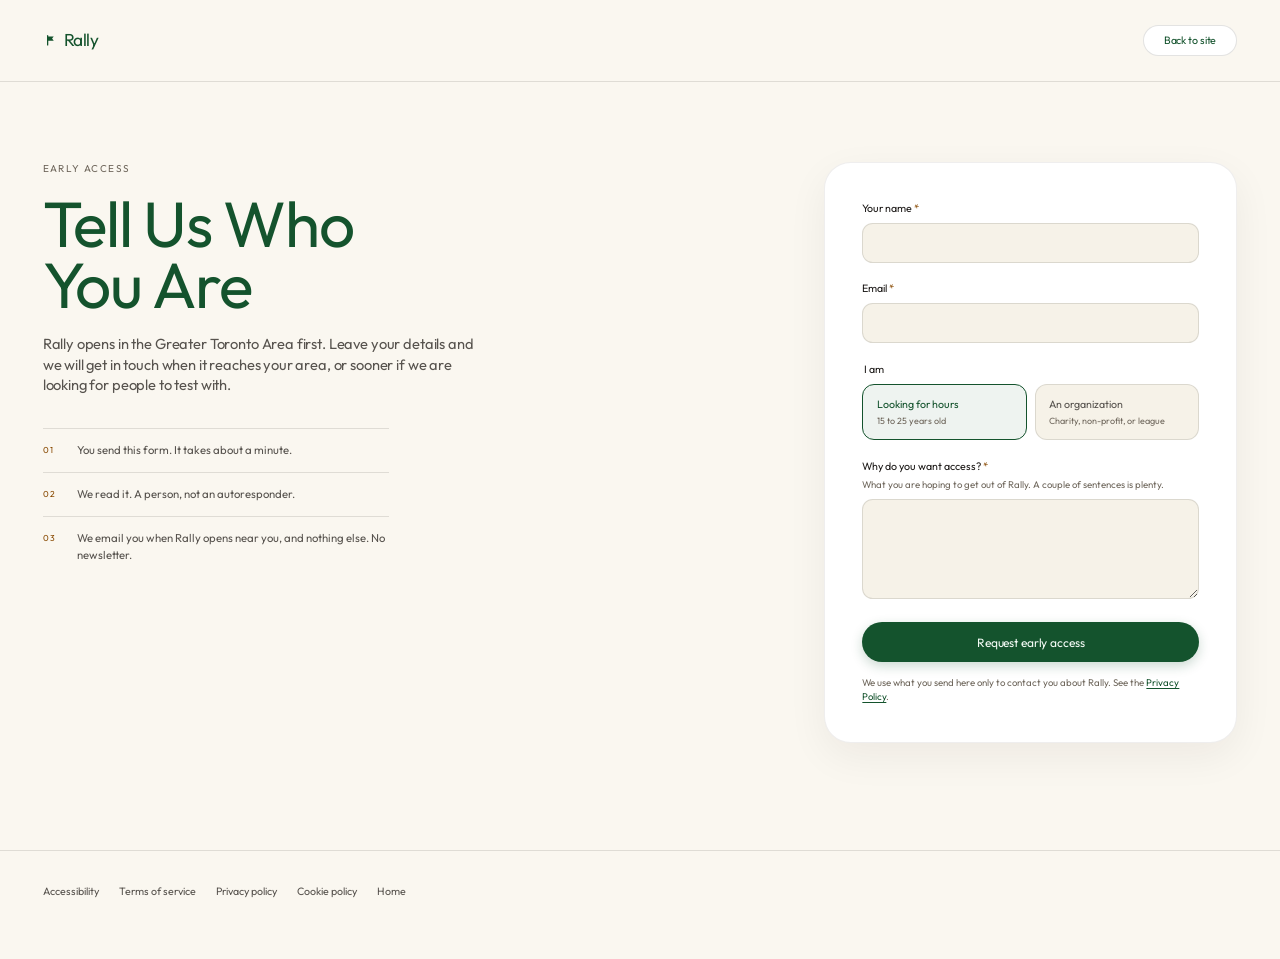
==== early-access.html @ 6517ff7d "Rally landing page Marketing site for Rally, operated by True Meridian AI. Structure and scroll chor" ====
<!DOCTYPE html>
<html lang="en-CA">
<head>
<meta charset="utf-8">
<meta name="viewport" content="width=device-width, initial-scale=1">
<title>Get early access · Rally</title>
<meta name="description" content="Join the Rally early access list. For youth aged 15 to 25 in the Greater Toronto Area, and for the organizations that host them.">
<meta name="theme-color" content="#faf7f0">
<meta name="robots" content="index, follow">
<link rel="preconnect" href="https://fonts.googleapis.com">
<link rel="preconnect" href="https://fonts.gstatic.com" crossorigin>
<link href="https://fonts.googleapis.com/css2?family=Outfit:wght@300;400;500&display=swap" rel="stylesheet">
<link rel="stylesheet" href="assets/css/styles.css">
<link rel="stylesheet" href="assets/css/form.css">
<link rel="icon" href="data:image/svg+xml,<svg xmlns='http://www.w3.org/2000/svg' viewBox='0 0 24 24'><rect width='24' height='24' rx='6' fill='%2314532d'/><path d='M7.6 4.4v15.2' stroke='%23faf7f0' stroke-width='2' stroke-linecap='round'/><path d='M7.6 5.6h9.6l-2.6 3.4 2.6 3.4H7.6z' fill='%23faf7f0'/></svg>">
</head>
<body>

<a class="skip-link" href="#form">Skip to the form</a>

<header class="doc-head">
  <a class="wordmark" href="index.html">
    <svg viewBox="0 0 24 24" fill="none" aria-hidden="true">
      <path d="M7.6 4.4v15.2" stroke="currentColor" stroke-width="2.1" stroke-linecap="round"/>
      <path d="M7.6 5.6h10l-2.7 3.5 2.7 3.5h-10z" fill="currentColor"/>
    </svg>
    Rally
  </a>
  <a class="btn btn--ghost" href="index.html">Back to site</a>
</header>

<main class="form-page">

  <div class="form-page__intro">
    <p class="eyebrow">Early access</p>
    <h1>Tell Us Who<br>You Are</h1>
    <p class="lede">Rally opens in the Greater Toronto Area first. Leave your details and we will get in touch when it reaches your area, or sooner if we are looking for people to test with.</p>

    <ol class="next-steps">
      <li>You send this form. It takes about a minute.</li>
      <li>We read it. A person, not an autoresponder.</li>
      <li>We email you when Rally opens near you, and nothing else. No newsletter.</li>
    </ol>
  </div>

  <div class="form-card" id="form">

    <form id="earlyAccess" novalidate>

      <div class="field" data-field>
        <label for="name">Your name <span class="req" aria-hidden="true">*</span></label>
        <input type="text" id="name" name="name" autocomplete="name" required
               data-error="Please tell us what to call you.">
        <p class="field-error" id="name-error" role="alert"></p>
      </div>

      <div class="field" data-field>
        <label for="email">Email <span class="req" aria-hidden="true">*</span></label>
        <input type="email" id="email" name="email" autocomplete="email" required
               inputmode="email" data-error="That email does not look right. Check it over?">
        <p class="field-error" id="email-error" role="alert"></p>
      </div>

      <fieldset class="fieldset">
        <legend class="fieldset__legend">I am</legend>
        <div class="choices">
          <label class="choice">
            <input type="radio" name="audience" value="youth" checked>
            <span>Looking for hours<small>15 to 25 years old</small></span>
          </label>
          <label class="choice">
            <input type="radio" name="audience" value="organization">
            <span>An organization<small>Charity, non-profit, or league</small></span>
          </label>
        </div>
      </fieldset>

      <div class="field" data-field>
        <label for="message">Why do you want access? <span class="req" aria-hidden="true">*</span></label>
        <span class="hint">What you are hoping to get out of Rally. A couple of sentences is plenty.</span>
        <textarea id="message" name="message" required minlength="10"
                  data-error="A sentence or two, so we know how to help."></textarea>
        <p class="field-error" id="message-error" role="alert"></p>
      </div>

      <button class="btn btn--primary" type="submit" id="submitBtn">Request early access</button>

      <p class="form-foot">We use what you send here only to contact you about Rally. See the <a href="legal/privacy.html">Privacy Policy</a>.</p>

      <div class="form-status" id="formStatus" role="status" aria-live="polite"></div>
    </form>

    <div class="form-done" id="formDone">
      <div class="form-done__mark" aria-hidden="true">
        <svg viewBox="0 0 24 24" fill="none"><path d="M4 12.5 9.5 18 20 6.5" stroke="currentColor" stroke-width="2.4" stroke-linecap="round" stroke-linejoin="round"/></svg>
      </div>
      <h2>Got it</h2>
      <p>Thanks. We will email you when Rally opens in your area.</p>
    </div>

  </div>

</main>

<nav class="doc-foot" aria-label="Legal">
  <a href="legal/accessibility.html">Accessibility</a>
  <a href="legal/terms.html">Terms of service</a>
  <a href="legal/privacy.html">Privacy policy</a>
  <a href="legal/cookies.html">Cookie policy</a>
  <a href="index.html">Home</a>
</nav>

<script src="assets/js/form.js"></script>
</body>
</html>
---- assets/css/styles.css ----
/* =========================================================================
   Rally — landing page
   Fluid unit system: every value is authored against a 1920px canvas and
   scales linearly with the viewport, clamped between 1024px and 2560px.
   calc(170 * var(--px)) === 170px at 1920w, 127.5px at 1440w.
   ========================================================================= */

:root {
  --container-min: 1024px;
  --container-max: 2560px;
  --container: clamp(var(--container-min), 100vw, var(--container-max));
  --px: calc(var(--container) / 1920);

  /* Palette: forest + cream */
  --cream: #faf7f0;
  --cream-deep: #f2ede1;
  --wash: #f6f2e8;
  --surface: #ffffff;
  --forest: #14532d;
  --forest-lift: #1c6b3c;
  --forest-deep: #0d3b20;
  --amber: #d97706;      /* graphics only; 2.9:1 on cream, too low for text */
  --amber-ink: #8a4c05;  /* the text-safe amber */
  --ink: #1c1917;
  --ink-soft: #57534e;
  --ink-faint: #6f675c;  /* 5.2:1 on cream, 5.0:1 on wash */
  --line: rgba(28, 25, 23, 0.12);
  --line-soft: rgba(28, 25, 23, 0.07);

  /* Phone geometry */
  --pw: calc(330 * var(--px));
  --ph: calc(680 * var(--px));
  --pd: calc(28 * var(--px));
  --pr: calc(48 * var(--px));

  --ease: cubic-bezier(0.22, 0.61, 0.36, 1);
}

*,
*::before,
*::after { box-sizing: border-box; }

html {
  -webkit-text-size-adjust: 100%;
  scroll-behavior: smooth;
  color-scheme: light;
}

body {
  margin: 0;
  background: var(--cream);
  color: var(--ink);
  font-family: "Outfit", ui-sans-serif, system-ui, -apple-system, "Segoe UI", sans-serif;
  font-size: calc(16 * var(--px));
  font-weight: 400;
  line-height: 1.45;
  -webkit-font-smoothing: antialiased;
  -moz-osx-font-smoothing: grayscale;
  overflow-x: hidden;
}

img, svg { display: block; max-width: 100%; }
a { color: inherit; text-decoration: none; }
button { font: inherit; color: inherit; border: 0; background: none; cursor: pointer; }

:where(a, button, summary, [tabindex]):focus-visible {
  outline: calc(3 * var(--px)) solid var(--forest);
  outline-offset: calc(3 * var(--px));
  border-radius: calc(6 * var(--px));
}

.sr-only {
  position: absolute;
  width: 1px; height: 1px;
  padding: 0; margin: -1px;
  overflow: hidden; clip: rect(0 0 0 0);
  white-space: nowrap; border: 0;
}

.skip-link {
  position: absolute;
  top: calc(12 * var(--px));
  left: calc(12 * var(--px));
  z-index: 200;
  padding: calc(12 * var(--px)) calc(20 * var(--px));
  background: var(--forest);
  color: var(--cream);
  border-radius: calc(999 * var(--px));
  transform: translateY(-200%);
  transition: transform 0.2s var(--ease);
}
.skip-link:focus { transform: translateY(0); }

/* ---------- Type scale (matches Flowty's ratios, re-skinned) ---------- */

/* The size modifiers are used on their own, without the base class, so the
   shared properties have to be listed for all three. */
.display,
.display--xl,
.display--md {
  font-weight: 400;
  letter-spacing: -0.02em;
  color: var(--forest);
  margin: 0;
}

.display     { font-size: calc(148 * var(--px)); line-height: 0.88; }
.display--xl { font-size: calc(250 * var(--px)); line-height: 0.94; letter-spacing: -0.025em; }
.display--md { font-size: calc(96 * var(--px));  line-height: 0.96; }

.title-sm {
  font-size: calc(48 * var(--px));
  line-height: 1.04;
  letter-spacing: -0.02em;
  font-weight: 400;
  color: var(--forest);
  margin: 0;
}

.lede {
  font-size: calc(22 * var(--px));
  line-height: 1.4;
  letter-spacing: -0.01em;
  color: var(--ink-soft);
  margin: 0;
  max-width: calc(660 * var(--px));
}

.body-lg {
  font-size: calc(36 * var(--px));
  line-height: 1.2;
  letter-spacing: -0.02em;
  color: var(--ink);
  margin: 0;
}

.eyebrow {
  font-size: calc(15 * var(--px));
  letter-spacing: 0.14em;
  text-transform: uppercase;
  color: var(--ink-faint);
  margin: 0 0 calc(24 * var(--px));
}

/* ---------- Layout ---------- */

.shell {
  width: 100%;
  padding-inline: calc(64 * var(--px));
}

section { position: relative; }

/* ---------- Header ---------- */

.masthead {
  position: absolute;
  inset: 0 0 auto 0;
  z-index: 60;
  display: flex;
  align-items: center;
  justify-content: space-between;
  padding: calc(38 * var(--px)) calc(64 * var(--px));
}

.wordmark {
  display: inline-flex;
  align-items: center;
  gap: calc(10 * var(--px));
  font-size: calc(26 * var(--px));
  letter-spacing: -0.03em;
  color: var(--forest);
}
.wordmark svg { width: calc(22 * var(--px)); height: calc(22 * var(--px)); }

.masthead nav {
  display: flex;
  align-items: center;
  gap: calc(36 * var(--px));
  font-size: calc(17 * var(--px));
  color: var(--ink-soft);
}
.masthead nav a:hover { color: var(--forest); }

/* ---------- Buttons ---------- */

.btn {
  display: inline-flex;
  align-items: center;
  justify-content: center;
  gap: calc(10 * var(--px));
  height: calc(56 * var(--px));
  padding-inline: calc(30 * var(--px));
  border-radius: calc(999 * var(--px));
  font-size: calc(17 * var(--px));
  letter-spacing: -0.01em;
  white-space: nowrap;
  transition: transform 0.25s var(--ease), background-color 0.25s var(--ease),
              color 0.25s var(--ease), box-shadow 0.25s var(--ease);
}
.btn:hover { transform: translateY(calc(-2 * var(--px))); }
.btn:active { transform: translateY(0); }

.btn--primary {
  background: var(--forest);
  color: #f4fbf6;
  box-shadow: 0 calc(6 * var(--px)) calc(18 * var(--px)) rgba(20, 83, 45, 0.22);
}
.btn--primary:hover {
  background: var(--forest-lift);
  box-shadow: 0 calc(12 * var(--px)) calc(28 * var(--px)) rgba(20, 83, 45, 0.28);
}

.btn--ghost {
  background: var(--surface);
  color: var(--forest);
  border: 1px solid var(--line);
}
.btn--ghost:hover { border-color: var(--forest); }

.btn--icon {
  width: calc(56 * var(--px));
  padding: 0;
}
.btn--icon svg { width: calc(20 * var(--px)); height: calc(20 * var(--px)); }

/* ---------- Floating pill (Flowty's signature fixed chip) ---------- */

.pill {
  position: fixed;
  left: 50%;
  bottom: calc(40 * var(--px));
  transform: translateX(-50%);
  z-index: 70;
  display: flex;
  align-items: center;
  gap: calc(6 * var(--px));
  padding: calc(8 * var(--px));
  border-radius: calc(999 * var(--px));
  background: rgba(255, 255, 255, 0.72);
  border: 1px solid var(--line-soft);
  backdrop-filter: blur(calc(18 * var(--px))) saturate(1.4);
  -webkit-backdrop-filter: blur(calc(18 * var(--px))) saturate(1.4);
  box-shadow: 0 calc(10 * var(--px)) calc(34 * var(--px)) rgba(28, 25, 23, 0.1);
  transition: opacity 0.4s var(--ease), transform 0.4s var(--ease);
}
.pill__mark {
  display: grid;
  place-items: center;
  width: calc(44 * var(--px));
  height: calc(44 * var(--px));
  border-radius: calc(999 * var(--px));
  background: var(--forest);
  color: var(--cream);
}
.pill__mark svg { width: calc(19 * var(--px)); height: calc(19 * var(--px)); }
.pill .btn { height: calc(44 * var(--px)); font-size: calc(16 * var(--px)); }
.pill__link {
  padding-inline: calc(20 * var(--px));
  font-size: calc(16 * var(--px));
  color: var(--ink-soft);
}
.pill__link:hover { color: var(--forest); }

/* ---------- Ambient background wash ---------- */

.aura {
  position: absolute;
  border-radius: 50%;
  filter: blur(calc(120 * var(--px)));
  pointer-events: none;
  z-index: 0;
}

/* =========================================================================
   Scroll track — sticky 3D phone + three chapters
   ========================================================================= */

.track { position: relative; z-index: 1; }

/* The chapters are pulled up over the stage with a negative margin-top on
   THEM, not a negative margin-bottom here. A negative bottom margin would
   collapse this element's margin box to zero height, and sticky release is
   measured against the margin box, so the phone would stay pinned forever
   and bleed over every section below the track. */
.stage-wrap {
  position: sticky;
  top: 0;
  height: 100vh;
  z-index: 2;
  pointer-events: none;
  display: grid;
  place-items: center;
}

.stage {
  position: relative;
  width: 100%;
  height: 100%;
  perspective: calc(2000 * var(--px));
  perspective-origin: 62% 50%;
}

.phone {
  position: absolute;
  top: 50%;
  left: 50%;
  width: var(--pw);
  height: var(--ph);
  margin: calc(var(--ph) / -2) 0 0 calc(var(--pw) / -2);
  transform-style: preserve-3d;
  will-change: transform;
}

.face {
  position: absolute;
  top: 50%;
  left: 50%;
  backface-visibility: hidden;
  border-radius: var(--pr);
}

.face--front,
.face--back {
  width: var(--pw);
  height: var(--ph);
  margin: calc(var(--ph) / -2) 0 0 calc(var(--pw) / -2);
}

.face--front {
  transform: translateZ(calc(var(--pd) / 2));
  background:
    linear-gradient(155deg, #6a7078 0%, #3d434a 14%, #23262b 40%, #191c20 70%, #2e343b 100%);
  padding: calc(6 * var(--px));
  box-shadow:
    inset 0 0 0 1px rgba(255, 255, 255, 0.22),
    inset 0 0 calc(3 * var(--px)) rgba(255, 255, 255, 0.1);
}

.face--back {
  transform: rotateY(180deg) translateZ(calc(var(--pd) / 2));
  background:
    /* soft studio key light off the top-left shoulder */
    radial-gradient(120% 90% at 18% 8%, rgba(255, 255, 255, 0.13), transparent 52%),
    /* cooler bounce along the bottom edge */
    radial-gradient(90% 60% at 82% 100%, rgba(150, 175, 200, 0.09), transparent 60%),
    linear-gradient(158deg, #5f666e 0%, #363c43 12%, #22262b 38%, #1a1d21 68%, #2b3138 100%);
  box-shadow:
    inset 0 0 0 1px rgba(255, 255, 255, 0.2),
    inset 0 0 calc(3 * var(--px)) rgba(255, 255, 255, 0.08);
  overflow: hidden;
}

/* a single raking highlight sweeping the glass back */
.face--back::after {
  content: "";
  position: absolute;
  inset: 0;
  background: linear-gradient(118deg,
    transparent 28%,
    rgba(255, 255, 255, 0.055) 44%,
    rgba(255, 255, 255, 0.1) 49%,
    rgba(255, 255, 255, 0.04) 55%,
    transparent 70%);
}

/* camera plateau: a raised squircle with its own rim light */
.camera {
  position: absolute;
  top: calc(24 * var(--px));
  left: calc(24 * var(--px));
  width: calc(132 * var(--px));
  height: calc(132 * var(--px));
  border-radius: calc(40 * var(--px));
  background:
    radial-gradient(110% 90% at 22% 12%, rgba(255, 255, 255, 0.14), transparent 55%),
    linear-gradient(152deg, #454b53, #2b3037 45%, #1d2126);
  box-shadow:
    inset 0 0 0 1px rgba(255, 255, 255, 0.22),
    0 calc(4 * var(--px)) calc(14 * var(--px)) rgba(0, 0, 0, 0.5),
    0 calc(1 * var(--px)) calc(2 * var(--px)) rgba(0, 0, 0, 0.6);
}

.lens {
  position: absolute;
  width: calc(46 * var(--px));
  height: calc(46 * var(--px));
  border-radius: 50%;
  /* metal bezel ring, then the glass well sunk inside it */
  background:
    radial-gradient(circle at 50% 50%,
      #05070a 0 34%,
      #0d1114 40%,
      #2b3138 47%,
      #59606a 51%,
      #343a42 56%,
      #23282e 100%);
  box-shadow:
    0 calc(1 * var(--px)) calc(3 * var(--px)) rgba(0, 0, 0, 0.7),
    inset 0 calc(1 * var(--px)) calc(1 * var(--px)) rgba(255, 255, 255, 0.16);
}
/* blue-green coating flare */
.lens::before {
  content: "";
  position: absolute;
  inset: 26%;
  border-radius: 50%;
  background: radial-gradient(circle at 62% 68%, rgba(70, 130, 160, 0.5), rgba(20, 60, 80, 0.15) 60%, transparent 75%);
}
/* hard specular pin */
.lens::after {
  content: "";
  position: absolute;
  top: 27%; left: 27%;
  width: 20%; height: 15%;
  border-radius: 50%;
  background: rgba(226, 240, 255, 0.75);
  filter: blur(calc(0.8 * var(--px)));
}
.lens--1 { top: calc(11 * var(--px)); left: calc(11 * var(--px)); }
.lens--2 { top: calc(11 * var(--px)); right: calc(11 * var(--px)); }
.lens--3 { bottom: calc(11 * var(--px)); left: calc(11 * var(--px)); }

.flash {
  position: absolute;
  bottom: calc(26 * var(--px));
  right: calc(30 * var(--px));
  width: calc(19 * var(--px));
  height: calc(19 * var(--px));
  border-radius: 50%;
  background: radial-gradient(circle at 42% 38%, #fffdf4 0 26%, #d9d2bd 48%, #6d6759 82%, #3a3730 100%);
  box-shadow: inset 0 0 0 1px rgba(255, 255, 255, 0.2);
}
/* lidar dot, the detail that sells it as a Pro */
.flash::after {
  content: "";
  position: absolute;
  right: calc(-2 * var(--px));
  top: calc(-30 * var(--px));
  width: calc(15 * var(--px));
  height: calc(15 * var(--px));
  border-radius: 50%;
  background: radial-gradient(circle at 40% 36%, #3b4149 0 30%, #16191d 70%);
  box-shadow: inset 0 0 0 1px rgba(255, 255, 255, 0.13);
}

.badge-back {
  position: absolute;
  left: 50%;
  top: 54%;
  transform: translate(-50%, -50%);
  color: rgba(255, 255, 255, 0.13);
  font-size: calc(34 * var(--px));
  letter-spacing: -0.03em;
}

/* Side rails. Capped with a pill radius so their ends tuck into the rounded
   corners of the front and back faces instead of poking out as square steps. */
/* Polished titanium. The stop sequence reads as a rounded edge catching light
   at its crown rather than a flat grey stripe. */
.side {
  position: absolute;
  top: 50%;
  left: 50%;
  background: linear-gradient(90deg,
    #14171a 0%,
    #3c424a 12%,
    #7d848d 30%,
    #aeb5bd 44%,
    #cfd5db 50%,
    #9ba2ab 58%,
    #5d646d 76%,
    #2a2f35 92%,
    #14171a 100%);
}
.side--l,
.side--r {
  width: var(--pd);
  height: calc(var(--ph) - var(--pr) * 1.8);
  margin: calc((var(--ph) - var(--pr) * 1.8) / -2) 0 0 calc(var(--pd) / -2);
  border-radius: calc(var(--pd) / 2);
}
.side--l { transform: rotateY(-90deg) translateZ(calc(var(--pw) / 2)); }
.side--r { transform: rotateY(90deg) translateZ(calc(var(--pw) / 2)); }
.side--t,
.side--b {
  width: calc(var(--pw) - var(--pr) * 1.8);
  height: var(--pd);
  margin: calc(var(--pd) / -2) 0 0 calc((var(--pw) - var(--pr) * 1.8) / -2);
  border-radius: calc(var(--pd) / 2);
  background: linear-gradient(180deg,
    #14171a 0%, #3c424a 12%, #7d848d 30%, #aeb5bd 44%,
    #cfd5db 50%, #9ba2ab 58%, #5d646d 76%, #2a2f35 92%, #14171a 100%);
}
.side--t { transform: rotateX(90deg) translateZ(calc(var(--ph) / 2)); }
.side--b { transform: rotateX(-90deg) translateZ(calc(var(--ph) / 2)); }

.nub {
  position: absolute;
  border-radius: calc(3 * var(--px));
  background: linear-gradient(90deg, #2a2f35 0%, #8b929b 35%, #c3c9d0 50%, #767d86 68%, #23282e 100%);
  box-shadow: 0 0 calc(2 * var(--px)) rgba(0, 0, 0, 0.4);
}
.side--l .nub { left: calc(-2 * var(--px)); width: calc(var(--pd) + 4 * var(--px)); }
.nub--vol1 { top: 22%; height: calc(46 * var(--px)); }
.nub--vol2 { top: 32%; height: calc(46 * var(--px)); }
.side--r .nub { right: calc(-2 * var(--px)); width: calc(var(--pd) + 4 * var(--px)); top: 26%; height: calc(72 * var(--px)); }

/* ---------- Screen ---------- */

.screen {
  position: relative;
  width: 100%;
  height: 100%;
  border-radius: calc(var(--pr) - 6 * var(--px));
  overflow: hidden;
  background: #0a0a0b;
  color: #e9e9ef;
}
/* glass: a faint diagonal sheen over everything on the display */
.screen::after {
  content: "";
  position: absolute;
  inset: 0;
  z-index: 8;
  pointer-events: none;
  border-radius: inherit;
  background: linear-gradient(122deg,
    rgba(255, 255, 255, 0.07) 0%,
    rgba(255, 255, 255, 0.025) 22%,
    transparent 42%);
  box-shadow: inset 0 0 0 1px rgba(255, 255, 255, 0.06);
}

.notch {
  position: absolute;
  top: calc(14 * var(--px));
  left: 50%;
  transform: translateX(-50%);
  width: calc(104 * var(--px));
  height: calc(30 * var(--px));
  border-radius: calc(999 * var(--px));
  background: #000;
  z-index: 6;
}

.scr {
  position: absolute;
  inset: 0;
  transition: opacity 0.5s var(--ease);
}

/* --- portrait home screen --- */
.scr--home {
  padding: calc(62 * var(--px)) calc(22 * var(--px)) calc(22 * var(--px));
  display: flex;
  flex-direction: column;
  gap: calc(14 * var(--px));
  background:
    radial-gradient(120% 80% at 20% 0%, rgba(31, 107, 60, 0.5), transparent 60%),
    #0a0a0b;
}
.scr__status {
  display: flex;
  justify-content: space-between;
  font-size: calc(13 * var(--px));
  color: rgba(233, 233, 239, 0.75);
  margin-bottom: calc(8 * var(--px));
}
.scr__hello {
  font-size: calc(26 * var(--px));
  line-height: 1.1;
  letter-spacing: -0.02em;
}
.scr__hello span { color: rgba(233, 233, 239, 0.5); }
.mini-card {
  border-radius: calc(20 * var(--px));
  padding: calc(16 * var(--px));
  background: rgba(255, 255, 255, 0.07);
  border: 1px solid rgba(255, 255, 255, 0.09);
}
.mini-card__tag {
  font-size: calc(11 * var(--px));
  letter-spacing: 0.1em;
  text-transform: uppercase;
  color: #8fd7a8;
  margin-bottom: calc(8 * var(--px));
}
.mini-card__title { font-size: calc(17 * var(--px)); line-height: 1.2; }
.mini-card__meta {
  font-size: calc(12.5 * var(--px));
  color: rgba(233, 233, 239, 0.55);
  margin-top: calc(6 * var(--px));
}
.mini-bar {
  margin-top: calc(12 * var(--px));
  height: calc(6 * var(--px));
  border-radius: calc(999 * var(--px));
  background: rgba(255, 255, 255, 0.12);
  overflow: hidden;
}
.mini-bar i {
  display: block;
  height: 100%;
  width: 62%;
  border-radius: inherit;
  background: linear-gradient(90deg, #4ea86e, #8fd7a8);
}

/* --- landscape shift screen (rotated inside the portrait glass) ---
   Absolute centring rather than grid: the child is deliberately wider than
   its container, and overflowing grid items get start-aligned, not centred. */
.scr--shift { opacity: 0; }

.shift-ui {
  position: absolute;
  top: 50%;
  left: 50%;
  width: var(--ph);
  height: var(--pw);
  transform: translate(-50%, -50%) rotate(90deg);
  padding: calc(20 * var(--px)) calc(26 * var(--px));
  background:
    radial-gradient(90% 120% at 50% 120%, rgba(31, 107, 60, 0.35), transparent 62%),
    #0a0a0b;
  display: grid;
  grid-template-rows: auto 1fr auto;
}

.tui__top {
  display: flex;
  align-items: flex-start;
  justify-content: space-between;
}
.tui__back {
  display: grid;
  place-items: center;
  width: calc(34 * var(--px));
  height: calc(34 * var(--px));
  border-radius: 50%;
  background: rgba(255, 255, 255, 0.08);
  font-size: calc(16 * var(--px));
  color: rgba(233, 233, 239, 0.8);
}
.tui__seg {
  display: flex;
  align-items: center;
  gap: calc(4 * var(--px));
  font-size: calc(13 * var(--px));
}
.tui__seg b {
  font-weight: 400;
  padding: calc(5 * var(--px)) calc(14 * var(--px));
  border-radius: calc(999 * var(--px));
  background: #eceaf2;
  color: #0a0a0b;
}
.tui__seg i { font-style: normal; color: rgba(233, 233, 239, 0.4); padding-inline: calc(8 * var(--px)); }
.tui__clock { text-align: right; font-size: calc(13 * var(--px)); line-height: 1.3; }
.tui__clock small { display: block; color: rgba(233, 233, 239, 0.45); font-size: calc(11 * var(--px)); }

.tui__count {
  display: flex;
  align-items: center;
  justify-content: center;
  gap: calc(4 * var(--px));
  font-size: calc(96 * var(--px));
  line-height: 1;
  letter-spacing: -0.04em;
}
.tui__count sup {
  font-size: calc(14 * var(--px));
  vertical-align: super;
  color: rgba(233, 233, 239, 0.5);
}
.tui__count .dim { color: rgba(233, 233, 239, 0.32); }

.tui__foot {
  display: flex;
  align-items: flex-end;
  justify-content: space-between;
  font-size: calc(12.5 * var(--px));
}
.tui__mode { display: flex; align-items: center; gap: calc(7 * var(--px)); }
.tui__mode em {
  width: calc(7 * var(--px));
  height: calc(7 * var(--px));
  border-radius: 50%;
  background: #8fd7a8;
}
.tui__mode small { display: block; color: rgba(233, 233, 239, 0.45); font-size: calc(11 * var(--px)); }
.tui__cycle { color: rgba(233, 233, 239, 0.7); }

.tui__controls {
  position: absolute;
  left: 50%;
  bottom: calc(14 * var(--px));
  transform: translateX(-50%);
  display: flex;
  gap: calc(8 * var(--px));
}
.tui__btn {
  display: flex;
  align-items: center;
  gap: calc(8 * var(--px));
  height: calc(34 * var(--px));
  padding-inline: calc(16 * var(--px));
  border-radius: calc(999 * var(--px));
  background: rgba(255, 255, 255, 0.09);
  font-size: calc(13 * var(--px));
}
.tui__btn span {
  width: calc(11 * var(--px));
  height: calc(11 * var(--px));
  border-radius: calc(3 * var(--px));
  border: calc(2 * var(--px)) solid #ef4444;
}
.tui__btn--round { width: calc(34 * var(--px)); padding: 0; justify-content: center; }

/* ---------- Chapters ---------- */

.chapters { position: relative; z-index: 3; margin-top: -100vh; }

.chapter {
  min-height: 100vh;
  display: flex;
  flex-direction: column;
  justify-content: space-between;
  padding: calc(150 * var(--px)) calc(64 * var(--px)) calc(120 * var(--px));
  pointer-events: none;
}
.chapter > * { pointer-events: auto; }
.chapter__head { max-width: calc(1560 * var(--px)); }
.chapter__foot { max-width: calc(620 * var(--px)); }

.hero-actions {
  display: flex;
  align-items: center;
  gap: calc(12 * var(--px));
  margin-top: calc(28 * var(--px));
}
.footnote {
  margin: calc(16 * var(--px)) 0 0;
  font-size: calc(14 * var(--px));
  color: var(--ink-faint);
}

.h1-mark {
  display: inline-block;
  width: calc(78 * var(--px));
  height: calc(78 * var(--px));
  vertical-align: baseline;
  color: var(--amber);
  transform: translateY(calc(6 * var(--px)));
}

/* =========================================================================
   Stat counter
   ========================================================================= */

.stat {
  padding: calc(220 * var(--px)) calc(64 * var(--px));
  text-align: center;
}
.odo {
  display: inline-flex;
  align-items: baseline;
  justify-content: center;
  gap: calc(4 * var(--px));
  font-size: calc(250 * var(--px));
  line-height: 0.92;
  letter-spacing: -0.03em;
  color: var(--forest);
}
.odo__reel {
  height: calc(230 * var(--px));
  overflow: hidden;
}
.odo__strip {
  display: flex;
  flex-direction: column;
  transform: translateY(0);
  transition: transform 1.5s cubic-bezier(0.16, 1, 0.3, 1);
}
.odo__strip span {
  height: calc(230 * var(--px));
  display: grid;
  place-items: center;
}
.stat p {
  max-width: calc(900 * var(--px));
  margin: calc(40 * var(--px)) auto 0;
}

/* =========================================================================
   Causes marquee
   ========================================================================= */

.causes { padding-block: calc(120 * var(--px)) calc(180 * var(--px)); overflow: hidden; }
.causes__intro { padding-inline: calc(64 * var(--px)); margin-bottom: calc(64 * var(--px)); }
.causes__head {
  display: flex;
  align-items: flex-end;
  justify-content: space-between;
  gap: calc(40 * var(--px));
  flex-wrap: wrap;
}

.marquee {
  display: flex;
  gap: calc(24 * var(--px));
  width: max-content;
  animation: slide 46s linear infinite;
}
/* Pausing on section hover was stopping the strip whenever the cursor was
   anywhere near it, which read as broken. The button is the only pause now. */
.marquee[data-paused] { animation-play-state: paused; }
@keyframes slide {
  from { transform: translateX(0); }
  to { transform: translateX(-50%); }
}

/* WCAG 2.2.2: motion that starts on its own and runs past five seconds needs
   a mechanism to stop it that does not depend on hovering. */
.marquee-toggle {
  display: inline-flex;
  align-items: center;
  gap: calc(10 * var(--px));
  height: calc(46 * var(--px));
  padding-inline: calc(22 * var(--px));
  border-radius: calc(999 * var(--px));
  border: 1px solid var(--line);
  background: var(--surface);
  color: var(--ink-soft);
  font-size: calc(15 * var(--px));
  white-space: nowrap;
  transition: border-color 0.25s var(--ease), color 0.25s var(--ease);
}
.marquee-toggle:hover { border-color: var(--forest); color: var(--forest); }
.marquee-toggle svg { width: calc(14 * var(--px)); height: calc(14 * var(--px)); }
.marquee-toggle .ico-play { display: none; }
.marquee-toggle[aria-pressed="true"] .ico-play { display: block; }
.marquee-toggle[aria-pressed="true"] .ico-pause { display: none; }

.cause {
  --tint: #14532d;
  position: relative;
  width: calc(300 * var(--px));
  height: calc(400 * var(--px));
  border-radius: calc(34 * var(--px));
  overflow: hidden;
  flex: none;
  display: flex;
  align-items: flex-end;
  padding: calc(26 * var(--px));
  color: #f7fbf8;
  background: var(--tint);
  isolation: isolate;
}
.cause img {
  position: absolute;
  inset: 0;
  z-index: -2;
  width: 100%;
  height: 100%;
  object-fit: cover;
  /* pulled toward the card's tint so six photos from six photographers still
     read as one set rather than a stock-photo grab bag */
  filter: saturate(0.72) contrast(1.04);
}
.cause::after {
  content: "";
  position: absolute;
  inset: 0;
  z-index: -1;
  background:
    linear-gradient(180deg, rgba(10, 20, 14, 0.18) 0%, transparent 34%, rgba(6, 16, 10, 0.55) 62%, rgba(4, 12, 8, 0.88) 100%),
    linear-gradient(180deg, transparent 40%, var(--tint) 130%);
}
.cause__icon {
  position: absolute;
  top: calc(26 * var(--px));
  left: calc(26 * var(--px));
  width: calc(32 * var(--px));
  height: calc(32 * var(--px));
  opacity: 0.95;
  filter: drop-shadow(0 calc(2 * var(--px)) calc(6 * var(--px)) rgba(0, 0, 0, 0.5));
}
.cause__body { position: relative; }
.cause h3 {
  margin: 0;
  font-size: calc(26 * var(--px));
  font-weight: 400;
  letter-spacing: -0.02em;
  text-shadow: 0 calc(1 * var(--px)) calc(10 * var(--px)) rgba(0, 0, 0, 0.5);
}
.cause p {
  margin: calc(6 * var(--px)) 0 0;
  font-size: calc(14.5 * var(--px));
  color: rgba(247, 251, 248, 0.86);
  text-shadow: 0 calc(1 * var(--px)) calc(8 * var(--px)) rgba(0, 0, 0, 0.55);
}

/* =========================================================================
   Matcher (tabs)
   ========================================================================= */

.matcher { padding: calc(60 * var(--px)) calc(64 * var(--px)) calc(180 * var(--px)); }
.matcher__grid {
  display: grid;
  grid-template-columns: 1fr calc(430 * var(--px));
  gap: calc(90 * var(--px));
  align-items: start;
  margin-top: calc(80 * var(--px));
}

.tabs { display: flex; gap: calc(10 * var(--px)); margin-bottom: calc(40 * var(--px)); }
.tab {
  height: calc(48 * var(--px));
  padding-inline: calc(24 * var(--px));
  border-radius: calc(999 * var(--px));
  border: 1px solid var(--line);
  background: var(--surface);
  color: var(--ink-soft);
  font-size: calc(16 * var(--px));
  transition: all 0.25s var(--ease);
}
.tab:hover { border-color: var(--forest); color: var(--forest); }
.tab[aria-selected="true"] {
  background: var(--forest);
  border-color: var(--forest);
  color: #f4fbf6;
}
.tab[aria-selected="true"]:hover { background: var(--forest-lift); color: #f4fbf6; }

.panel { display: none; }
.panel[data-active] { display: block; animation: rise 0.5s var(--ease) both; }
@keyframes rise {
  from { opacity: 0; transform: translateY(calc(14 * var(--px))); }
  to { opacity: 1; transform: none; }
}
.panel h3 { margin: 0 0 calc(18 * var(--px)); font-size: calc(40 * var(--px)); font-weight: 400; letter-spacing: -0.02em; color: var(--forest); line-height: 1.05; }

.strengths { list-style: none; margin: calc(34 * var(--px)) 0 0; padding: 0; display: grid; gap: calc(14 * var(--px)); max-width: calc(560 * var(--px)); }
.strengths li {
  display: grid;
  grid-template-columns: calc(150 * var(--px)) 1fr auto;
  align-items: center;
  gap: calc(18 * var(--px));
  font-size: calc(16 * var(--px));
}
.strengths .meter { height: calc(8 * var(--px)); border-radius: 999px; background: var(--cream-deep); overflow: hidden; }
.strengths .meter i { display: block; height: 100%; border-radius: inherit; background: var(--forest); width: 0; transition: width 1.1s var(--ease); }
.strengths .pct { color: var(--ink-faint); font-size: calc(14 * var(--px)); }

.matches { list-style: none; margin: calc(34 * var(--px)) 0 0; padding: 0; display: grid; gap: calc(12 * var(--px)); max-width: calc(600 * var(--px)); }
.matches li {
  display: flex;
  align-items: center;
  justify-content: space-between;
  gap: calc(20 * var(--px));
  padding: calc(20 * var(--px)) calc(24 * var(--px));
  border-radius: calc(20 * var(--px));
  background: var(--surface);
  border: 1px solid var(--line-soft);
}
.matches strong { font-weight: 400; font-size: calc(18 * var(--px)); }
.matches small { display: block; color: var(--ink-faint); font-size: calc(14 * var(--px)); }
.matches .fit {
  font-size: calc(14 * var(--px));
  color: var(--forest);
  background: rgba(20, 83, 45, 0.09);
  padding: calc(6 * var(--px)) calc(12 * var(--px));
  border-radius: 999px;
  white-space: nowrap;
}

/* phone frame used as a static prop in the matcher */
.prop {
  position: relative;
  width: calc(360 * var(--px));
  height: calc(730 * var(--px));
  margin-inline: auto;
  border-radius: calc(52 * var(--px));
  padding: calc(9 * var(--px));
  background: linear-gradient(155deg, #3a3f45, #17191d 45%, #101215);
  box-shadow: 0 calc(40 * var(--px)) calc(80 * var(--px)) rgba(28, 25, 23, 0.22),
              inset 0 0 0 1px rgba(255, 255, 255, 0.13);
}
.prop .screen { border-radius: calc(44 * var(--px)); }

/* =========================================================================
   Feature cards
   ========================================================================= */

.features { padding: 0 calc(64 * var(--px)) calc(180 * var(--px)); }
.features__grid { display: grid; grid-template-columns: 1fr 1fr; gap: calc(24 * var(--px)); margin-top: calc(70 * var(--px)); }

.fcard {
  border-radius: calc(48 * var(--px));
  padding: calc(64 * var(--px));
  background: var(--surface);
  border: 1px solid var(--line-soft);
  display: flex;
  flex-direction: column;
  gap: calc(20 * var(--px));
  min-height: calc(420 * var(--px));
}
.fcard h3 { margin: 0; font-size: calc(40 * var(--px)); font-weight: 400; letter-spacing: -0.02em; color: var(--forest); line-height: 1.05; }
.fcard__viz { margin-top: auto; }

/* Dark variant is declared after the base rules on purpose: `.fcard--dark h3`
   and `.fcard h3` have identical specificity, so source order decides. */
.fcard--dark { background: var(--forest); border-color: var(--forest); color: #eaf5ee; }
.fcard--dark h3 { color: #f4fbf6; }
.fcard--dark .lede { color: rgba(234, 245, 238, 0.78); }

.ledger { display: grid; gap: calc(10 * var(--px)); }
.ledger__row {
  display: flex;
  justify-content: space-between;
  align-items: center;
  padding: calc(14 * var(--px)) calc(18 * var(--px));
  border-radius: calc(14 * var(--px));
  background: var(--wash);
  font-size: calc(15 * var(--px));
}
.ledger__row b { font-weight: 400; }
.ledger__row .ok { color: var(--forest); }
.ledger__total {
  display: flex;
  justify-content: space-between;
  padding-top: calc(16 * var(--px));
  border-top: 1px solid var(--line);
  font-size: calc(20 * var(--px));
  color: var(--forest);
}

.roster { display: grid; gap: calc(10 * var(--px)); }
.roster__row {
  display: flex;
  align-items: center;
  gap: calc(14 * var(--px));
  padding: calc(14 * var(--px)) calc(18 * var(--px));
  border-radius: calc(14 * var(--px));
  background: rgba(255, 255, 255, 0.1);
  font-size: calc(15 * var(--px));
}
.roster__num {
  display: grid;
  place-items: center;
  width: calc(32 * var(--px));
  height: calc(32 * var(--px));
  border-radius: 50%;
  background: rgba(255, 255, 255, 0.16);
  font-size: calc(14 * var(--px));
}
.roster__row.open { border: 1px dashed rgba(234, 245, 238, 0.4); background: transparent; color: rgba(234, 245, 238, 0.75); }

/* =========================================================================
   How it works
   ========================================================================= */

.steps { padding: 0 calc(64 * var(--px)) calc(180 * var(--px)); }
.steps__grid { display: grid; grid-template-columns: repeat(3, 1fr); gap: calc(24 * var(--px)); margin-top: calc(70 * var(--px)); counter-reset: step; }
.step {
  padding: calc(48 * var(--px)) calc(44 * var(--px));
  border-radius: calc(36 * var(--px));
  background: var(--wash);
  counter-increment: step;
}
.step::before {
  content: counter(step, decimal-leading-zero);
  display: block;
  font-size: calc(15 * var(--px));
  letter-spacing: 0.12em;
  color: var(--amber-ink);
  margin-bottom: calc(28 * var(--px));
}
.step h3 { margin: 0 0 calc(12 * var(--px)); font-size: calc(28 * var(--px)); font-weight: 400; letter-spacing: -0.02em; color: var(--forest); line-height: 1.1; }
.step p { margin: 0; font-size: calc(17 * var(--px)); color: var(--ink-soft); line-height: 1.45; }

/* =========================================================================
   For organizations
   ========================================================================= */

.orgs {
  margin: 0 calc(64 * var(--px)) calc(180 * var(--px));
  padding: calc(120 * var(--px)) calc(90 * var(--px));
  border-radius: calc(60 * var(--px));
  background: var(--forest);
  color: #eaf5ee;
  position: relative;
  overflow: hidden;
}
.orgs .display--md { color: #f4fbf6; }
.orgs .lede { color: rgba(234, 245, 238, 0.74); }
.orgs__grid { display: grid; grid-template-columns: 1fr calc(520 * var(--px)); gap: calc(90 * var(--px)); align-items: end; }

.price {
  background: rgba(255, 255, 255, 0.08);
  border: 1px solid rgba(255, 255, 255, 0.16);
  border-radius: calc(36 * var(--px));
  padding: calc(48 * var(--px));
  backdrop-filter: blur(calc(10 * var(--px)));
}
.price__amount { display: flex; align-items: baseline; gap: calc(8 * var(--px)); }
.price__amount b { font-size: calc(84 * var(--px)); font-weight: 400; letter-spacing: -0.03em; line-height: 1; }
.price__amount span { color: rgba(234, 245, 238, 0.86); font-size: calc(18 * var(--px)); }
.price ul { list-style: none; margin: calc(32 * var(--px)) 0 0; padding: 0; display: grid; gap: calc(14 * var(--px)); }
.price li { display: flex; gap: calc(12 * var(--px)); font-size: calc(17 * var(--px)); color: rgba(234, 245, 238, 0.88); }
.price li svg { flex: none; width: calc(20 * var(--px)); height: calc(20 * var(--px)); margin-top: calc(3 * var(--px)); color: #8fd7a8; }
.price .btn { margin-top: calc(36 * var(--px)); width: 100%; background: #f4fbf6; color: var(--forest); }

/* =========================================================================
   FAQ
   ========================================================================= */

.faq { padding: 0 calc(64 * var(--px)) calc(180 * var(--px)); }
.faq__grid { display: grid; grid-template-columns: calc(560 * var(--px)) 1fr; gap: calc(90 * var(--px)); align-items: start; }
.faq__list { border-top: 1px solid var(--line); }

details {
  border-bottom: 1px solid var(--line);
}
summary {
  list-style: none;
  cursor: pointer;
  padding: calc(34 * var(--px)) 0;
  display: flex;
  align-items: center;
  justify-content: space-between;
  gap: calc(30 * var(--px));
  font-size: calc(24 * var(--px));
  letter-spacing: -0.01em;
  color: var(--forest);
}
summary::-webkit-details-marker { display: none; }
summary:hover { color: var(--forest-lift); }
summary:hover .chev { transform: scale(1.12); }
details[open] summary:hover .chev { transform: rotate(45deg) scale(1.12); }
summary .chev {
  flex: none;
  width: calc(22 * var(--px));
  height: calc(22 * var(--px));
  transition: transform 0.3s var(--ease);
}
details[open] summary .chev { transform: rotate(45deg); }
details p {
  margin: 0;
  padding: 0 calc(60 * var(--px)) calc(34 * var(--px)) 0;
  font-size: calc(18 * var(--px));
  line-height: 1.5;
  color: var(--ink-soft);
  max-width: calc(760 * var(--px));
}

/* =========================================================================
   Final CTA + footer
   ========================================================================= */

.finale {
  padding: calc(180 * var(--px)) calc(64 * var(--px)) calc(160 * var(--px));
  text-align: center;
}
.finale .lede { margin-inline: auto; margin-top: calc(34 * var(--px)); }
.finale .hero-actions { justify-content: center; margin-top: calc(44 * var(--px)); }

.foot {
  padding: calc(70 * var(--px)) calc(64 * var(--px)) calc(150 * var(--px));
  border-top: 1px solid var(--line);
  display: flex;
  align-items: flex-start;
  justify-content: space-between;
  gap: calc(60 * var(--px));
  flex-wrap: wrap;
}
.foot__legal { display: flex; gap: calc(30 * var(--px)); flex-wrap: wrap; font-size: calc(16 * var(--px)); color: var(--ink-soft); }
.foot__legal a:hover { color: var(--forest); }
.foot__note { font-size: calc(15 * var(--px)); color: var(--ink-faint); max-width: calc(420 * var(--px)); margin: calc(14 * var(--px)) 0 0; }

/* =========================================================================
   Reveal-on-scroll
   ========================================================================= */

[data-reveal] {
  opacity: 0;
  transform: translateY(calc(26 * var(--px)));
  transition: opacity 0.8s var(--ease), transform 0.8s var(--ease);
}
[data-reveal].in { opacity: 1; transform: none; }

/* =========================================================================
   Responsive
   ========================================================================= */

@media (max-width: 1024px) {
  :root {
    --px: calc(100vw / 1180);
    --pw: calc(300 * var(--px));
    --ph: calc(620 * var(--px));
  }
  .matcher__grid,
  .orgs__grid,
  .faq__grid { grid-template-columns: 1fr; gap: calc(70 * var(--px)); }
  .features__grid { grid-template-columns: 1fr; }
  .steps__grid { grid-template-columns: 1fr; }
  .masthead nav a:not(.btn) { display: none; }
}

@media (max-width: 720px) {
  :root {
    --px: calc(100vw / 620);
    --pw: calc(230 * var(--px));
    --ph: calc(478 * var(--px));
    --pd: calc(20 * var(--px));
    --pr: calc(34 * var(--px));
  }
  body { font-size: calc(17 * var(--px)); }

  .display { font-size: calc(78 * var(--px)); }
  .display--xl { font-size: calc(120 * var(--px)); }
  .display--md { font-size: calc(58 * var(--px)); }
  .title-sm { font-size: calc(36 * var(--px)); }
  .lede { font-size: calc(19 * var(--px)); }
  .body-lg { font-size: calc(26 * var(--px)); }

  .shell,
  .masthead,
  .chapter,
  .stat,
  .causes__intro,
  .matcher,
  .features,
  .steps,
  .faq,
  .finale,
  .foot { padding-inline: calc(24 * var(--px)); }

  .orgs { margin-inline: calc(24 * var(--px)); padding: calc(70 * var(--px)) calc(34 * var(--px)); border-radius: calc(40 * var(--px)); }
  .fcard { padding: calc(40 * var(--px)); border-radius: calc(34 * var(--px)); }

  .chapter {
    padding-top: calc(130 * var(--px));
    padding-bottom: calc(90 * var(--px));
  }
  .stage { perspective-origin: 50% 50%; }
  /* the inline mark lands mid-wrap at this width and reads as a stray glyph */
  .h1-mark { display: none; }

  .odo { font-size: calc(150 * var(--px)); }
  .odo__reel, .odo__strip span { height: calc(140 * var(--px)); }

  .cause { width: calc(220 * var(--px)); height: calc(300 * var(--px)); }
  .prop { width: calc(290 * var(--px)); height: calc(590 * var(--px)); }
  .strengths li { grid-template-columns: calc(120 * var(--px)) 1fr auto; gap: calc(12 * var(--px)); }
  .pill { bottom: calc(20 * var(--px)); }
  .pill__link { display: none; }
  summary { font-size: calc(20 * var(--px)); }
}

/* =========================================================================
   Reduced motion — park the phone in its final pose, drop the scrubbing
   ========================================================================= */

@media (prefers-reduced-motion: reduce) {
  html { scroll-behavior: auto; }
  .marquee { animation: none; }
  [data-reveal] { opacity: 1; transform: none; transition: none; }
  .odo__strip { transition: none; }
  .strengths .meter i { transition: none; }
  .scr { transition: none; }

  /* The chapters normally sit on top of the pinned stage via a negative
     margin. With nothing pinned, that margin has to go, and the stage becomes
     an ordinary block. Order puts the headline first and the phone after the
     three chapters, as the payoff rather than a lead-in. */
  .track { display: flex; flex-direction: column; }
  .chapters { order: 1; margin-top: 0; }
  .stage-wrap {
    order: 2;
    position: relative;
    height: auto;
    padding-block: calc(40 * var(--px)) calc(20 * var(--px));
  }
  .phone {
    position: relative;
    top: auto; left: auto; margin: 0 auto;
    transform: rotateX(-4deg) rotateY(-16deg) rotateZ(0deg) !important;
  }
  .scr--home { opacity: 1 !important; }
  .scr--shift { opacity: 0 !important; }
  .chapter { min-height: 0; padding-block: calc(90 * var(--px)); }
  /* clear the absolutely positioned masthead */
  .chapter:first-child { padding-top: calc(190 * var(--px)); }
}

/* =========================================================================
   Sub-page chrome (legal documents, early access) — shared, so it lives
   here rather than in legal.css which the form page does not load.
   ========================================================================= */

.doc-head {
  display: flex;
  align-items: center;
  justify-content: space-between;
  gap: calc(30 * var(--px));
  padding: calc(38 * var(--px)) calc(64 * var(--px));
  border-bottom: 1px solid var(--line);
}
.doc-head .btn { height: calc(46 * var(--px)); font-size: calc(16 * var(--px)); }
.doc-foot {
  border-top: 1px solid var(--line);
  padding: calc(50 * var(--px)) calc(64 * var(--px)) calc(90 * var(--px));
  display: flex;
  flex-wrap: wrap;
  gap: calc(30 * var(--px));
  font-size: calc(16 * var(--px));
  color: var(--ink-soft);
}
.doc-foot a:hover { color: var(--forest); }
.doc-foot a[aria-current="page"] { color: var(--forest); }

@media (max-width: 720px) {
  .doc-head { padding: calc(28 * var(--px)) calc(24 * var(--px)); }
  .doc-foot { padding: calc(40 * var(--px)) calc(24 * var(--px)) calc(70 * var(--px)); gap: calc(18 * var(--px)); }
}
---- assets/css/form.css ----
/* Rally — early access form. Layered on styles.css for the tokens. */

.form-page {
  display: grid;
  grid-template-columns: 1fr calc(620 * var(--px));
  gap: calc(110 * var(--px));
  align-items: start;
  padding: calc(120 * var(--px)) calc(64 * var(--px)) calc(160 * var(--px));
}

.form-page__intro h1 {
  font-size: calc(96 * var(--px));
  line-height: 0.96;
  letter-spacing: -0.02em;
  font-weight: 400;
  color: var(--forest);
  margin: 0 0 calc(28 * var(--px));
}

.next-steps {
  list-style: none;
  margin: calc(48 * var(--px)) 0 0;
  padding: 0;
  counter-reset: n;
  max-width: calc(520 * var(--px));
}
.next-steps li {
  counter-increment: n;
  display: grid;
  grid-template-columns: calc(34 * var(--px)) 1fr;
  gap: calc(18 * var(--px));
  padding: calc(20 * var(--px)) 0;
  border-top: 1px solid var(--line);
  font-size: calc(17 * var(--px));
  color: var(--ink-soft);
}
.next-steps li::before {
  content: counter(n, decimal-leading-zero);
  font-size: calc(13 * var(--px));
  letter-spacing: 0.1em;
  color: var(--amber-ink);
  padding-top: calc(3 * var(--px));
}

/* ---------- the card ---------- */

.form-card {
  background: var(--surface);
  border: 1px solid var(--line-soft);
  border-radius: calc(40 * var(--px));
  padding: calc(56 * var(--px));
  box-shadow: 0 calc(20 * var(--px)) calc(60 * var(--px)) rgba(28, 25, 23, 0.06);
}

.field { margin-bottom: calc(28 * var(--px)); }

.field > label,
.fieldset__legend {
  display: block;
  font-size: calc(16 * var(--px));
  color: var(--ink);
  margin-bottom: calc(10 * var(--px));
}
.field .hint {
  display: block;
  font-size: calc(14.5 * var(--px));
  color: var(--ink-faint);
  margin: calc(-4 * var(--px)) 0 calc(10 * var(--px));
}
.req { color: var(--amber-ink); }

.field input[type="text"],
.field input[type="email"],
.field textarea {
  width: 100%;
  font: inherit;
  font-size: calc(17 * var(--px));
  color: var(--ink);
  background: var(--wash);
  border: 1px solid var(--line);
  border-radius: calc(16 * var(--px));
  padding: calc(16 * var(--px)) calc(20 * var(--px));
  transition: border-color 0.2s var(--ease), background-color 0.2s var(--ease),
              box-shadow 0.2s var(--ease);
}
.field textarea {
  min-height: calc(150 * var(--px));
  resize: vertical;
  line-height: 1.5;
}
.field input::placeholder,
.field textarea::placeholder { color: var(--ink-faint); }

.field input:hover,
.field textarea:hover { border-color: rgba(28, 25, 23, 0.24); }

.field input:focus,
.field textarea:focus {
  outline: none;
  background: var(--surface);
  border-color: var(--forest);
  box-shadow: 0 0 0 calc(3 * var(--px)) rgba(20, 83, 45, 0.14);
}

/* Validation only after the field has been interacted with, so the form does
   not greet you in red before you have typed anything. */
.field[data-invalid] input,
.field[data-invalid] textarea {
  border-color: #a1341b;
  background: rgba(161, 52, 27, 0.05);
}
.field-error {
  display: none;
  font-size: calc(14.5 * var(--px));
  color: #8c2d17;
  margin-top: calc(8 * var(--px));
}
.field[data-invalid] .field-error { display: block; }

/* ---------- audience choice ---------- */

.fieldset { border: 0; padding: 0; margin: 0 0 calc(28 * var(--px)); }
.choices { display: grid; grid-template-columns: 1fr 1fr; gap: calc(12 * var(--px)); }

.choice { position: relative; }
.choice input {
  position: absolute;
  inset: 0;
  opacity: 0;
  cursor: pointer;
  margin: 0;
}
.choice span {
  display: block;
  padding: calc(18 * var(--px)) calc(20 * var(--px));
  border-radius: calc(18 * var(--px));
  border: 1px solid var(--line);
  background: var(--wash);
  font-size: calc(16 * var(--px));
  color: var(--ink-soft);
  transition: all 0.2s var(--ease);
}
.choice span small {
  display: block;
  font-size: calc(13.5 * var(--px));
  color: var(--ink-faint);
  margin-top: calc(3 * var(--px));
}
.choice input:hover + span { border-color: rgba(28, 25, 23, 0.24); }
.choice input:checked + span {
  border-color: var(--forest);
  background: rgba(20, 83, 45, 0.07);
  color: var(--forest);
}
.choice input:focus-visible + span {
  outline: calc(3 * var(--px)) solid var(--forest);
  outline-offset: calc(2 * var(--px));
}

/* ---------- submit + states ---------- */

.form-card .btn { width: 100%; height: calc(60 * var(--px)); font-size: calc(18 * var(--px)); }
.form-card .btn[disabled] { opacity: 0.55; cursor: not-allowed; transform: none; }

.form-foot {
  margin: calc(20 * var(--px)) 0 0;
  font-size: calc(14.5 * var(--px));
  color: var(--ink-faint);
  line-height: 1.5;
}
.form-foot a { color: var(--forest); text-decoration: underline; text-underline-offset: 0.18em; }

.form-status {
  margin-top: calc(22 * var(--px));
  padding: calc(20 * var(--px)) calc(24 * var(--px));
  border-radius: calc(18 * var(--px));
  font-size: calc(16 * var(--px));
  line-height: 1.5;
  display: none;
}
.form-status[data-state] { display: block; }
.form-status[data-state="pending"] {
  background: rgba(217, 119, 6, 0.08);
  border: 1px solid rgba(217, 119, 6, 0.35);
  color: #6d3d05;
}
.form-status[data-state="ok"] {
  background: rgba(20, 83, 45, 0.07);
  border: 1px solid rgba(20, 83, 45, 0.3);
  color: var(--forest);
}
.form-status[data-state="error"] {
  background: rgba(161, 52, 27, 0.06);
  border: 1px solid rgba(161, 52, 27, 0.35);
  color: #8c2d17;
}
.form-status a { color: inherit; text-decoration: underline; text-underline-offset: 0.18em; }

/* ---------- success replaces the form ---------- */

.form-done { display: none; text-align: center; padding: calc(24 * var(--px)) 0; }
.form-done[data-shown] { display: block; }
.form-done__mark {
  width: calc(64 * var(--px));
  height: calc(64 * var(--px));
  margin: 0 auto calc(24 * var(--px));
  border-radius: 50%;
  display: grid;
  place-items: center;
  background: rgba(20, 83, 45, 0.1);
  color: var(--forest);
}
.form-done__mark svg { width: calc(28 * var(--px)); height: calc(28 * var(--px)); }
.form-done h2 {
  font-size: calc(34 * var(--px));
  font-weight: 400;
  letter-spacing: -0.02em;
  color: var(--forest);
  margin: 0 0 calc(12 * var(--px));
}
.form-done p { font-size: calc(17 * var(--px)); color: var(--ink-soft); margin: 0 auto; max-width: calc(420 * var(--px)); }

@media (max-width: 1024px) {
  .form-page { grid-template-columns: 1fr; gap: calc(70 * var(--px)); }
}

@media (max-width: 720px) {
  .form-page { padding: calc(56 * var(--px)) calc(24 * var(--px)) calc(90 * var(--px)); }
  .form-page__intro h1 { font-size: calc(52 * var(--px)); }
  .form-card { padding: calc(32 * var(--px)) calc(26 * var(--px)); border-radius: calc(30 * var(--px)); }
  .choices { grid-template-columns: 1fr; }
  /* 16px minimum stops iOS Safari zooming the viewport on focus */
  .field input[type="text"],
  .field input[type="email"],
  .field textarea { font-size: max(16px, calc(17 * var(--px))); }
}
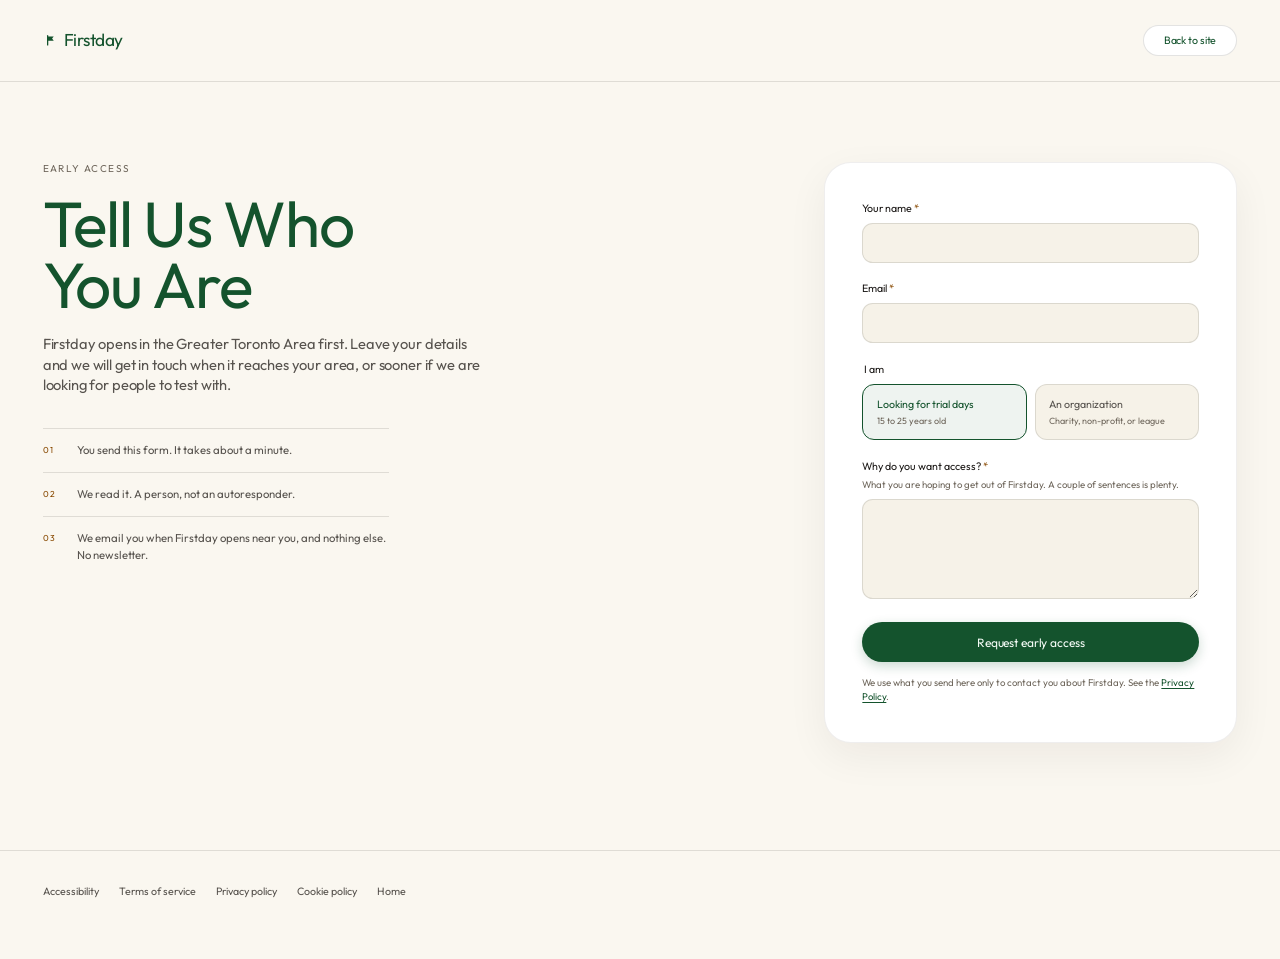
==== commit 7f7e52ab: "Rebrand Rally into Firstday: free trial days, not volunteer hours Full text-only pivot to the "Free " ====
--- a/early-access.html
+++ b/early-access.html
@@ -3,8 +3,8 @@
 <head>
 <meta charset="utf-8">
 <meta name="viewport" content="width=device-width, initial-scale=1">
-<title>Get early access · Rally</title>
-<meta name="description" content="Join the Rally early access list. For youth aged 15 to 25 in the Greater Toronto Area, and for the organizations that host them.">
+<title>Get early access · Firstday</title>
+<meta name="description" content="Join the Firstday early access list. For youth aged 15 to 25 in the Greater Toronto Area, and for the organizations that host them.">
 <meta name="theme-color" content="#faf7f0">
 <meta name="robots" content="index, follow">
 <link rel="preconnect" href="https://fonts.googleapis.com">
@@ -24,7 +24,7 @@
       <path d="M7.6 4.4v15.2" stroke="currentColor" stroke-width="2.1" stroke-linecap="round"/>
       <path d="M7.6 5.6h10l-2.7 3.5 2.7 3.5h-10z" fill="currentColor"/>
     </svg>
-    Rally
+    Firstday
   </a>
   <a class="btn btn--ghost" href="index.html">Back to site</a>
 </header>
@@ -34,12 +34,12 @@
   <div class="form-page__intro">
     <p class="eyebrow">Early access</p>
     <h1>Tell Us Who<br>You Are</h1>
-    <p class="lede">Rally opens in the Greater Toronto Area first. Leave your details and we will get in touch when it reaches your area, or sooner if we are looking for people to test with.</p>
+    <p class="lede">Firstday opens in the Greater Toronto Area first. Leave your details and we will get in touch when it reaches your area, or sooner if we are looking for people to test with.</p>
 
     <ol class="next-steps">
       <li>You send this form. It takes about a minute.</li>
       <li>We read it. A person, not an autoresponder.</li>
-      <li>We email you when Rally opens near you, and nothing else. No newsletter.</li>
+      <li>We email you when Firstday opens near you, and nothing else. No newsletter.</li>
     </ol>
   </div>
 
@@ -66,7 +66,7 @@
         <div class="choices">
           <label class="choice">
             <input type="radio" name="audience" value="youth" checked>
-            <span>Looking for hours<small>15 to 25 years old</small></span>
+            <span>Looking for trial days<small>15 to 25 years old</small></span>
           </label>
           <label class="choice">
             <input type="radio" name="audience" value="organization">
@@ -77,7 +77,7 @@
 
       <div class="field" data-field>
         <label for="message">Why do you want access? <span class="req" aria-hidden="true">*</span></label>
-        <span class="hint">What you are hoping to get out of Rally. A couple of sentences is plenty.</span>
+        <span class="hint">What you are hoping to get out of Firstday. A couple of sentences is plenty.</span>
         <textarea id="message" name="message" required minlength="10"
                   data-error="A sentence or two, so we know how to help."></textarea>
         <p class="field-error" id="message-error" role="alert"></p>
@@ -85,7 +85,7 @@
 
       <button class="btn btn--primary" type="submit" id="submitBtn">Request early access</button>
 
-      <p class="form-foot">We use what you send here only to contact you about Rally. See the <a href="legal/privacy.html">Privacy Policy</a>.</p>
+      <p class="form-foot">We use what you send here only to contact you about Firstday. See the <a href="legal/privacy.html">Privacy Policy</a>.</p>
 
       <div class="form-status" id="formStatus" role="status" aria-live="polite"></div>
     </form>
@@ -95,7 +95,7 @@
         <svg viewBox="0 0 24 24" fill="none"><path d="M4 12.5 9.5 18 20 6.5" stroke="currentColor" stroke-width="2.4" stroke-linecap="round" stroke-linejoin="round"/></svg>
       </div>
       <h2>Got it</h2>
-      <p>Thanks. We will email you when Rally opens in your area.</p>
+      <p>Thanks. We will email you when Firstday opens in your area.</p>
     </div>
 
   </div>
--- a/assets/css/styles.css
+++ b/assets/css/styles.css
@@ -1,5 +1,5 @@
 /* =========================================================================
-   Rally — landing page
+   Firstday — landing page
    Fluid unit system: every value is authored against a 1920px canvas and
    scales linearly with the viewport, clamped between 1024px and 2560px.
    calc(170 * var(--px)) === 170px at 1920w, 127.5px at 1440w.
@@ -27,11 +27,15 @@
   --line: rgba(28, 25, 23, 0.12);
   --line-soft: rgba(28, 25, 23, 0.07);
 
-  /* Phone geometry */
+  /* Phone geometry. Ratios taken from a 16 Pro: 71.5 x 149.6 x 8.25mm gives
+     h/w 2.09 and d/w 0.115, so the body reads as the real proportion. */
   --pw: calc(330 * var(--px));
-  --ph: calc(680 * var(--px));
-  --pd: calc(28 * var(--px));
-  --pr: calc(48 * var(--px));
+  --ph: calc(690 * var(--px));
+  --pd: calc(38 * var(--px));
+  --pr: calc(50 * var(--px));
+  --cw: calc(134 * var(--px));  /* camera plateau, 40% of body width */
+  --cd: calc(9 * var(--px));    /* how far the bump stands off the back */
+  --crad: calc(44 * var(--px)); /* plateau corner radius; walls inset by it */
 
   --ease: cubic-bezier(0.22, 0.61, 0.36, 1);
 }
@@ -104,7 +108,11 @@
   margin: 0;
 }
 
-.display     { font-size: calc(148 * var(--px)); line-height: 0.88; }
+/* 170 resolves to 127.5px at 1440, flowty.co's exact hero size. The hero
+   headline is broken into four short lines so it stays clear of the device
+   sitting centre-right; the threaded chapters below split their headline
+   left and right of the dead-centre device. */
+.display     { font-size: calc(170 * var(--px)); line-height: 0.88; }
 .display--xl { font-size: calc(250 * var(--px)); line-height: 0.94; letter-spacing: -0.025em; }
 .display--md { font-size: calc(96 * var(--px));  line-height: 0.96; }
 
@@ -276,7 +284,12 @@
    Scroll track — sticky 3D phone + three chapters
    ========================================================================= */
 
-.track { position: relative; z-index: 1; }
+/* A short tail (not a full viewport) extends the sticky travel just past the
+   third chapter's centre so the device is solidly pinned while that chapter
+   is framed, then releases and scrolls up together with the chapter into the
+   next section. A full 100vh here left an empty band after the device exited
+   before the next section arrived. */
+.track { position: relative; z-index: 1; padding-bottom: 30vh; }
 
 /* The chapters are pulled up over the stage with a negative margin-top on
    THEM, not a negative margin-bottom here. A negative bottom margin would
@@ -298,7 +311,9 @@
   width: 100%;
   height: 100%;
   perspective: calc(2000 * var(--px));
-  perspective-origin: 62% 50%;
+  /* dead centre: the device sits in the middle of the viewport and the
+     headline threads around it, left and right */
+  perspective-origin: 50% 50%;
 }
 
 .phone {
@@ -327,152 +342,225 @@
   margin: calc(var(--ph) / -2) 0 0 calc(var(--pw) / -2);
 }
 
+/* Black titanium. The reference device is very dark: the brightest point on
+   the entire body barely clears #5d. Earlier revisions used near-chrome rails
+   and the whole thing read as cheap plastic, so keep the range low. */
 .face--front {
   transform: translateZ(calc(var(--pd) / 2));
-  background:
-    linear-gradient(155deg, #6a7078 0%, #3d434a 14%, #23262b 40%, #191c20 70%, #2e343b 100%);
-  padding: calc(6 * var(--px));
-  box-shadow:
-    inset 0 0 0 1px rgba(255, 255, 255, 0.22),
-    inset 0 0 calc(3 * var(--px)) rgba(255, 255, 255, 0.1);
-}
-
+  background: linear-gradient(152deg, #34383e 0%, #24272c 18%, #191b1f 55%, #202329 100%);
+  padding: calc(5 * var(--px));
+  box-shadow: inset 0 0 0 1px rgba(255, 255, 255, 0.13);
+}
+
+/* preserve-3d, and deliberately NOT overflow:hidden — an overflow clip forces
+   a flat rendering context, which would collapse the camera bump back into
+   the panel and undo the whole point of it. */
 .face--back {
   transform: rotateY(180deg) translateZ(calc(var(--pd) / 2));
+  transform-style: preserve-3d;
   background:
-    /* soft studio key light off the top-left shoulder */
-    radial-gradient(120% 90% at 18% 8%, rgba(255, 255, 255, 0.13), transparent 52%),
-    /* cooler bounce along the bottom edge */
-    radial-gradient(90% 60% at 82% 100%, rgba(150, 175, 200, 0.09), transparent 60%),
-    linear-gradient(158deg, #5f666e 0%, #363c43 12%, #22262b 38%, #1a1d21 68%, #2b3138 100%);
-  box-shadow:
-    inset 0 0 0 1px rgba(255, 255, 255, 0.2),
-    inset 0 0 calc(3 * var(--px)) rgba(255, 255, 255, 0.08);
-  overflow: hidden;
-}
-
-/* a single raking highlight sweeping the glass back */
+    radial-gradient(120% 80% at 24% 10%, rgba(255, 255, 255, 0.05), transparent 55%),
+    linear-gradient(158deg, #2b2e34 0%, #1e2126 16%, #15171a 52%, #1b1e22 100%);
+  box-shadow: inset 0 0 0 1px rgba(255, 255, 255, 0.12);
+}
 .face--back::after {
   content: "";
   position: absolute;
   inset: 0;
-  background: linear-gradient(118deg,
-    transparent 28%,
-    rgba(255, 255, 255, 0.055) 44%,
-    rgba(255, 255, 255, 0.1) 49%,
-    rgba(255, 255, 255, 0.04) 55%,
-    transparent 70%);
-}
-
-/* camera plateau: a raised squircle with its own rim light */
+  border-radius: inherit;
+  background: linear-gradient(118deg, transparent 34%, rgba(255, 255, 255, 0.035) 49%, transparent 64%);
+}
+
+/* ---------- camera bump ----------
+   A real box, not a flat decal: the plateau is pushed out along the back
+   face's local +Z and four side walls span the gap back to the panel. That
+   silhouette is what keeps the edge-on frame of the tumble readable. */
+
 .camera {
   position: absolute;
-  top: calc(24 * var(--px));
-  left: calc(24 * var(--px));
-  width: calc(132 * var(--px));
-  height: calc(132 * var(--px));
-  border-radius: calc(40 * var(--px));
+  top: calc(26 * var(--px));
+  left: calc(26 * var(--px));
+  width: var(--cw);
+  height: var(--cw);
+  border-radius: var(--crad);
+  transform: translateZ(var(--cd));
+  transform-style: preserve-3d;
+  backface-visibility: hidden;
   background:
-    radial-gradient(110% 90% at 22% 12%, rgba(255, 255, 255, 0.14), transparent 55%),
-    linear-gradient(152deg, #454b53, #2b3037 45%, #1d2126);
-  box-shadow:
-    inset 0 0 0 1px rgba(255, 255, 255, 0.22),
-    0 calc(4 * var(--px)) calc(14 * var(--px)) rgba(0, 0, 0, 0.5),
-    0 calc(1 * var(--px)) calc(2 * var(--px)) rgba(0, 0, 0, 0.6);
-}
-
+    radial-gradient(120% 95% at 22% 12%, rgba(255, 255, 255, 0.07), transparent 62%),
+    linear-gradient(152deg, #2c3036, #212429 48%, #191c20);
+  /* A hard 1px inset rim drew a bright wire around the plateau and made it
+     read as pasted on. The rim is a soft gradient now, top-left only, the
+     way a machined edge actually catches light. */
+  box-shadow: 0 calc(5 * var(--px)) calc(18 * var(--px)) rgba(0, 0, 0, 0.6);
+}
+.camera::after {
+  content: "";
+  position: absolute;
+  inset: 0;
+  border-radius: inherit;
+  pointer-events: none;
+  background: linear-gradient(148deg, rgba(255, 255, 255, 0.17), rgba(255, 255, 255, 0.03) 26%, transparent 45%);
+  -webkit-mask:
+    linear-gradient(#000 0 0) content-box,
+    linear-gradient(#000 0 0);
+  -webkit-mask-composite: xor;
+          mask-composite: exclude;
+  padding: 1px;
+}
+
+/* Walls sit in the bump's own shadow, so they read darker than both the
+   plateau above them and the panel they rise from.
+
+   Each one is inset by the corner radius. Full-width walls overshot the
+   plateau's rounded corners and drew a hard square halo behind it, which is
+   what made the whole module look like a sticker rather than machined into
+   the back. */
+.cam-wall {
+  position: absolute;
+  background: linear-gradient(180deg, #14171b, #0a0c0f);
+}
+.cam-wall--l,
+.cam-wall--r {
+  width: var(--cd);
+  height: calc(100% - var(--crad) * 1.5);
+  top: calc(var(--crad) * 0.75);
+}
+.cam-wall--l {
+  left: 0;
+  transform-origin: 0 50%;
+  transform: rotateY(90deg);
+}
+.cam-wall--r {
+  right: 0;
+  transform-origin: 100% 50%;
+  transform: rotateY(-90deg);
+}
+.cam-wall--t,
+.cam-wall--b {
+  height: var(--cd);
+  width: calc(100% - var(--crad) * 1.5);
+  left: calc(var(--crad) * 0.75);
+}
+.cam-wall--t {
+  top: 0;
+  transform-origin: 50% 0;
+  transform: rotateX(-90deg);
+}
+.cam-wall--b {
+  bottom: 0;
+  transform-origin: 50% 100%;
+  transform: rotateX(90deg);
+}
+
+/* Lens triangle: two down the left, one on the right slightly lower, which
+   is the actual Pro arrangement. Flash sits top-right outside the triangle,
+   LiDAR bottom-right.
+
+   The barrels are 38% of the plateau. At 34% they read as small grey discs;
+   on the real device they dominate the module. Each one is a machined ring
+   with a bright crown, a dark socket around it, and deep glass inside. */
 .lens {
   position: absolute;
-  width: calc(46 * var(--px));
-  height: calc(46 * var(--px));
+  width: calc(51 * var(--px));
+  height: calc(51 * var(--px));
   border-radius: 50%;
-  /* metal bezel ring, then the glass well sunk inside it */
   background:
     radial-gradient(circle at 50% 50%,
-      #05070a 0 34%,
-      #0d1114 40%,
-      #2b3138 47%,
-      #59606a 51%,
-      #343a42 56%,
-      #23282e 100%);
+      #03050a 0 29%,
+      #070a0e 35%,
+      #191d22 40%,
+      #454c55 44%,
+      #737b86 47.5%,
+      #454c56 51%,
+      #262b31 55%,
+      #171a1e 62%,
+      #101317 100%);
   box-shadow:
-    0 calc(1 * var(--px)) calc(3 * var(--px)) rgba(0, 0, 0, 0.7),
-    inset 0 calc(1 * var(--px)) calc(1 * var(--px)) rgba(255, 255, 255, 0.16);
-}
-/* blue-green coating flare */
+    0 calc(2 * var(--px)) calc(6 * var(--px)) rgba(0, 0, 0, 0.8),
+    0 0 0 calc(1 * var(--px)) rgba(0, 0, 0, 0.5),
+    inset 0 calc(1 * var(--px)) calc(1.5 * var(--px)) rgba(255, 255, 255, 0.2);
+}
+/* coating flare across the glass */
 .lens::before {
   content: "";
   position: absolute;
-  inset: 26%;
+  inset: 30%;
   border-radius: 50%;
-  background: radial-gradient(circle at 62% 68%, rgba(70, 130, 160, 0.5), rgba(20, 60, 80, 0.15) 60%, transparent 75%);
-}
-/* hard specular pin */
+  background:
+    radial-gradient(circle at 66% 72%, rgba(62, 116, 148, 0.5), rgba(16, 50, 68, 0.16) 55%, transparent 74%),
+    radial-gradient(circle at 30% 26%, rgba(120, 90, 160, 0.16), transparent 60%);
+}
+/* specular pin on the glass */
 .lens::after {
   content: "";
   position: absolute;
-  top: 27%; left: 27%;
-  width: 20%; height: 15%;
+  top: 31%; left: 30%;
+  width: 15%; height: 11%;
   border-radius: 50%;
-  background: rgba(226, 240, 255, 0.75);
-  filter: blur(calc(0.8 * var(--px)));
+  background: rgba(222, 238, 255, 0.78);
+  filter: blur(calc(0.6 * var(--px)));
 }
 .lens--1 { top: calc(11 * var(--px)); left: calc(11 * var(--px)); }
-.lens--2 { top: calc(11 * var(--px)); right: calc(11 * var(--px)); }
-.lens--3 { bottom: calc(11 * var(--px)); left: calc(11 * var(--px)); }
+.lens--2 { bottom: calc(11 * var(--px)); left: calc(11 * var(--px)); }
+.lens--3 { top: calc(41 * var(--px)); right: calc(9 * var(--px)); }
 
 .flash {
   position: absolute;
-  bottom: calc(26 * var(--px));
-  right: calc(30 * var(--px));
-  width: calc(19 * var(--px));
-  height: calc(19 * var(--px));
+  top: calc(13 * var(--px));
+  right: calc(19 * var(--px));
+  width: calc(17 * var(--px));
+  height: calc(17 * var(--px));
   border-radius: 50%;
-  background: radial-gradient(circle at 42% 38%, #fffdf4 0 26%, #d9d2bd 48%, #6d6759 82%, #3a3730 100%);
-  box-shadow: inset 0 0 0 1px rgba(255, 255, 255, 0.2);
-}
-/* lidar dot, the detail that sells it as a Pro */
-.flash::after {
-  content: "";
-  position: absolute;
-  right: calc(-2 * var(--px));
-  top: calc(-30 * var(--px));
-  width: calc(15 * var(--px));
-  height: calc(15 * var(--px));
+  background: radial-gradient(circle at 42% 36%, #fffdf2 0 22%, #ddd5bd 44%, #6a6456 78%, #2e2b26 100%);
+  box-shadow: 0 0 0 calc(1 * var(--px)) rgba(0, 0, 0, 0.45);
+}
+.lidar {
+  position: absolute;
+  bottom: calc(18 * var(--px));
+  right: calc(21 * var(--px));
+  width: calc(14 * var(--px));
+  height: calc(14 * var(--px));
   border-radius: 50%;
-  background: radial-gradient(circle at 40% 36%, #3b4149 0 30%, #16191d 70%);
-  box-shadow: inset 0 0 0 1px rgba(255, 255, 255, 0.13);
-}
-
+  background: radial-gradient(circle at 40% 36%, #262b33 0 32%, #0c0e12 74%);
+  box-shadow: 0 0 0 calc(1 * var(--px)) rgba(0, 0, 0, 0.45);
+}
+
+/* Flowty's render carries an Apple logo here. Firstday's own mark goes on
+   instead: putting Apple's trademark on our marketing implies an
+   endorsement that does not exist. */
 .badge-back {
   position: absolute;
   left: 50%;
-  top: 54%;
+  top: 52%;
   transform: translate(-50%, -50%);
-  color: rgba(255, 255, 255, 0.13);
+  color: rgba(255, 255, 255, 0.1);
   font-size: calc(34 * var(--px));
   letter-spacing: -0.03em;
 }
 
-/* Side rails. Capped with a pill radius so their ends tuck into the rounded
-   corners of the front and back faces instead of poking out as square steps. */
-/* Polished titanium. The stop sequence reads as a rounded edge catching light
-   at its crown rather than a flat grey stripe. */
+/* ---------- rails ---------- */
+
+/* preserve-3d so the buttons can stand proud of the rail face.
+   backface-visibility matters as much: without it the far rail keeps
+   rendering and, once the body turns past 90 degrees, perspective throws it
+   clear of the silhouette as a detached floating bar. */
 .side {
   position: absolute;
   top: 50%;
   left: 50%;
+  transform-style: preserve-3d;
+  backface-visibility: hidden;
   background: linear-gradient(90deg,
-    #14171a 0%,
-    #3c424a 12%,
-    #7d848d 30%,
-    #aeb5bd 44%,
-    #cfd5db 50%,
-    #9ba2ab 58%,
-    #5d646d 76%,
-    #2a2f35 92%,
-    #14171a 100%);
-}
+    #0f1115 0%,
+    #262a30 15%,
+    #454a52 34%,
+    #5d636c 50%,
+    #414750 66%,
+    #22262c 85%,
+    #0e1014 100%);
+}
+
 .side--l,
 .side--r {
   width: var(--pd);
@@ -482,6 +570,7 @@
 }
 .side--l { transform: rotateY(-90deg) translateZ(calc(var(--pw) / 2)); }
 .side--r { transform: rotateY(90deg) translateZ(calc(var(--pw) / 2)); }
+
 .side--t,
 .side--b {
   width: calc(var(--pw) - var(--pr) * 1.8);
@@ -489,30 +578,98 @@
   margin: calc(var(--pd) / -2) 0 0 calc((var(--pw) - var(--pr) * 1.8) / -2);
   border-radius: calc(var(--pd) / 2);
   background: linear-gradient(180deg,
-    #14171a 0%, #3c424a 12%, #7d848d 30%, #aeb5bd 44%,
-    #cfd5db 50%, #9ba2ab 58%, #5d646d 76%, #2a2f35 92%, #14171a 100%);
+    #0f1115 0%, #262a30 15%, #454a52 34%, #5d636c 50%,
+    #414750 66%, #22262c 85%, #0e1014 100%);
 }
 .side--t { transform: rotateX(90deg) translateZ(calc(var(--ph) / 2)); }
 .side--b { transform: rotateX(-90deg) translateZ(calc(var(--ph) / 2)); }
 
+/* Buttons stand off the rail by a couple of px. In profile they break the
+   straight edge, which is most of what sells the side view. */
 .nub {
   position: absolute;
   border-radius: calc(3 * var(--px));
-  background: linear-gradient(90deg, #2a2f35 0%, #8b929b 35%, #c3c9d0 50%, #767d86 68%, #23282e 100%);
-  box-shadow: 0 0 calc(2 * var(--px)) rgba(0, 0, 0, 0.4);
+  background: linear-gradient(90deg, #16191d 0%, #454a53 32%, #666d77 52%, #383d45 74%, #14171b 100%);
+  backface-visibility: hidden;
+  transform: translateZ(calc(2.5 * var(--px)));
+  box-shadow: 0 0 calc(3 * var(--px)) rgba(0, 0, 0, 0.55);
 }
 .side--l .nub { left: calc(-2 * var(--px)); width: calc(var(--pd) + 4 * var(--px)); }
-.nub--vol1 { top: 22%; height: calc(46 * var(--px)); }
-.nub--vol2 { top: 32%; height: calc(46 * var(--px)); }
-.side--r .nub { right: calc(-2 * var(--px)); width: calc(var(--pd) + 4 * var(--px)); top: 26%; height: calc(72 * var(--px)); }
-
-/* ---------- Screen ---------- */
+.nub--action { top: 15%; height: calc(30 * var(--px)); }
+.nub--vol1 { top: 24%; height: calc(48 * var(--px)); }
+.nub--vol2 { top: 34%; height: calc(48 * var(--px)); }
+.side--r .nub { right: calc(-2 * var(--px)); width: calc(var(--pd) + 4 * var(--px)); top: 27%; height: calc(74 * var(--px)); }
+
+/* Line-reveal masks. Each line of a display heading rises out of its own
+   clipped box, staggered by 90ms. The mask has to be a block so it clips the
+   full line box; an inline wrapper leaves descenders showing above it. */
+.line-mask { display: block; overflow: hidden; padding-bottom: 0.04em; }
+.line-mask > i {
+  display: block;
+  font-style: normal;
+  transform: translateY(106%);
+  transition: transform 0.9s var(--ease);
+}
+[data-lines].in .line-mask > i { transform: none; }
+
+/* The WebGL surface. Hidden until phone3d.js confirms it initialised, so a
+   browser without WebGL shows the CSS device rather than an empty canvas. */
+.stage-gl {
+  position: absolute;
+  inset: 0;
+  width: 100%;
+  height: 100%;
+  display: none;
+}
+.stage.is-gl .stage-gl { display: block; }
+.stage.is-gl .phone { display: none; }
+
+/* ---------- corners ----------
+   Generated in main.js: a fan of narrow planes tangent to each corner arc.
+   Without them the four vertical corners are open, because the rails have to
+   stop short of the rounded outline, and at grazing angles you see straight
+   through the body. Closing them is most of what makes the pieces read as
+   one object. */
+.corner {
+  position: absolute;
+  top: 50%;
+  left: 50%;
+  width: var(--pd);
+  backface-visibility: hidden;
+  background: linear-gradient(90deg,
+    #0e1014 0%, #262a30 15%, #454a52 34%, #5d636c 50%,
+    #414750 66%, #22262c 85%, #0d0f13 100%);
+}
+
+/* ---------- key light ----------
+   --lit is written every frame by main.js: this face's normal, rotated into
+   world space and dotted with a fixed key light. Before this, every panel
+   carried the same gradient whichever way it was pointing, so as the body
+   turned the shading never moved and the faces read as separate flat
+   stickers taped together rather than one machined solid. */
+.face--back::before,
+.side::after,
+.corner::after {
+  content: "";
+  position: absolute;
+  inset: 0;
+  border-radius: inherit;
+  pointer-events: none;
+  transform: translateZ(calc(0.3 * var(--px)));
+  /* Restrained on the white side: the reference device is nearly black, and
+     a strong key washed it out to mid grey. Most of the modelling comes from
+     the shade term instead. */
+  background: rgba(226, 238, 255, calc(var(--lit, 0.35) * 0.15));
+  box-shadow: inset 0 0 0 9999px rgba(4, 6, 9, calc((1 - var(--lit, 0.35)) * 0.62));
+}
+
+/* ---------- screen ---------- */
 
 .screen {
   position: relative;
   width: 100%;
   height: 100%;
-  border-radius: calc(var(--pr) - 6 * var(--px));
+  border-radius: calc(var(--pr) - 5 * var(--px));
   overflow: hidden;
   background: #0a0a0b;
   color: #e9e9ef;
@@ -532,16 +689,28 @@
   box-shadow: inset 0 0 0 1px rgba(255, 255, 255, 0.06);
 }
 
-.notch {
-  position: absolute;
-  top: calc(14 * var(--px));
+/* Dynamic Island, not a notch. The reference is a current Pro. */
+.island {
+  position: absolute;
+  top: calc(13 * var(--px));
   left: 50%;
   transform: translateX(-50%);
-  width: calc(104 * var(--px));
+  width: calc(98 * var(--px));
   height: calc(30 * var(--px));
   border-radius: calc(999 * var(--px));
   background: #000;
   z-index: 6;
+}
+.island::after {
+  content: "";
+  position: absolute;
+  right: calc(8 * var(--px));
+  top: 50%;
+  transform: translateY(-50%);
+  width: calc(12 * var(--px));
+  height: calc(12 * var(--px));
+  border-radius: 50%;
+  background: radial-gradient(circle at 38% 34%, #1d2a3a 0 38%, #080b0f 76%);
 }
 
 .scr {
@@ -560,13 +729,27 @@
     radial-gradient(120% 80% at 20% 0%, rgba(31, 107, 60, 0.5), transparent 60%),
     #0a0a0b;
 }
+/* Pinned level with the Dynamic Island rather than sitting under it, which
+   is where iOS actually puts it. */
 .scr__status {
-  display: flex;
+  position: absolute;
+  top: calc(19 * var(--px));
+  left: calc(30 * var(--px));
+  right: calc(28 * var(--px));
+  z-index: 7;
+  display: flex;
+  align-items: center;
   justify-content: space-between;
-  font-size: calc(13 * var(--px));
-  color: rgba(233, 233, 239, 0.75);
-  margin-bottom: calc(8 * var(--px));
-}
+  font-size: calc(14 * var(--px));
+  font-weight: 500;
+  color: #e9e9ef;
+}
+.scr__status svg {
+  height: calc(13 * var(--px));
+  width: auto;
+  opacity: 0.95;
+}
+.scr__icons { display: flex; align-items: center; gap: calc(5 * var(--px)); }
 .scr__hello {
   font-size: calc(26 * var(--px));
   line-height: 1.1;
@@ -722,6 +905,7 @@
 .chapters { position: relative; z-index: 3; margin-top: -100vh; }
 
 .chapter {
+  position: relative;
   min-height: 100vh;
   display: flex;
   flex-direction: column;
@@ -732,6 +916,88 @@
 .chapter > * { pointer-events: auto; }
 .chapter__head { max-width: calc(1560 * var(--px)); }
 .chapter__foot { max-width: calc(620 * var(--px)); }
+
+/* Threaded chapters: the big headline splits left and right of the
+   dead-centre device, both halves vertically centred, so the text reads as
+   wrapping around the phone the way flowty's "On Your Wrist" section does. */
+.chapter--thread {
+  justify-content: center;
+  padding-block: calc(120 * var(--px));
+}
+/* A three-column grid keeps the device gap dead-centre no matter how wide
+   each headline half is: two equal 1fr columns flank a fixed centre column
+   the width of the device. space-between was jamming the halves to the
+   viewport edges and leaving a lopsided gap to the phone. The halves now hug
+   the device symmetrically, right-aligned on the left and left-aligned on the
+   right, with a consistent breathing gap set by the padding. */
+.thread {
+  display: grid;
+  grid-template-columns: 1fr calc(380 * var(--px)) 1fr;
+  align-items: center;
+  width: 100%;
+  font-size: calc(132 * var(--px));
+  line-height: 0.9;
+}
+.thread__l {
+  grid-column: 1;
+  text-align: right;
+  padding-right: calc(56 * var(--px));
+}
+.thread__r {
+  grid-column: 3;
+  text-align: left;
+  padding-left: calc(56 * var(--px));
+}
+/* the supporting line sits under the right half, clear of the device */
+.thread__lede {
+  position: absolute;
+  right: calc(64 * var(--px));
+  bottom: calc(96 * var(--px));
+  text-align: right;
+  max-width: calc(520 * var(--px));
+}
+
+/* ---------- Full-bleed parallax band ----------
+   A cinematic scroll moment in flowty's idiom: a full-width image that drifts
+   against the scroll behind a line-revealed headline. The media box is taller
+   than the section and offset, so the image has room to travel without ever
+   exposing an edge. */
+.band {
+  position: relative;
+  height: 86vh;
+  overflow: hidden;
+  display: grid;
+  place-items: center;
+  text-align: center;
+}
+.band__media { position: absolute; inset: -14% 0; }
+.band__img {
+  width: 100%;
+  height: 100%;
+  object-fit: cover;
+  transform: translate3d(0, var(--band-drift, 0%), 0) scale(1.06);
+  will-change: transform;
+}
+.band__scrim {
+  position: absolute;
+  inset: 0;
+  background:
+    linear-gradient(180deg, rgba(9,20,13,0.42), rgba(9,20,13,0.30) 40%, rgba(9,20,13,0.66)),
+    radial-gradient(120% 90% at 50% 50%, rgba(9,20,13,0.10), rgba(9,20,13,0.55));
+}
+.band__inner {
+  position: relative;
+  z-index: 2;
+  padding-inline: calc(64 * var(--px));
+  max-width: calc(1200 * var(--px));
+}
+.band__eyebrow { color: rgba(250,247,240,0.72); }
+.band__h { color: #faf7f0; }
+.band__lede {
+  color: rgba(250,247,240,0.86);
+  margin: calc(28 * var(--px)) auto 0;
+  max-width: calc(560 * var(--px));
+}
 
 .hero-actions {
   display: flex;
@@ -867,6 +1133,9 @@
   /* pulled toward the card's tint so six photos from six photographers still
      read as one set rather than a stock-photo grab bag */
   filter: saturate(0.72) contrast(1.04);
+  /* Parallax, driven by --drift on the strip from main.js. The scale gives
+     the photo room to move inside its frame without exposing an edge. */
+  transform: translate3d(0, var(--drift, 0%), 0) scale(1.1);
 }
 .cause::after {
   content: "";
@@ -1197,15 +1466,43 @@
 @media (max-width: 1024px) {
   :root {
     --px: calc(100vw / 1180);
-    --pw: calc(300 * var(--px));
-    --ph: calc(620 * var(--px));
+    --pw: calc(268 * var(--px));
+    --ph: calc(560 * var(--px));
+    --pd: calc(31 * var(--px));
+    --pr: calc(41 * var(--px));
+    --cw: calc(109 * var(--px));
+    --cd: calc(7.5 * var(--px));
+    --crad: calc(36 * var(--px));
   }
+  /* The desktop display sizes assume a wide viewport. Carried into the
+     tablet band unchanged, the h1 wrapped to four lines and pushed the lede
+     and both buttons below the fold on a 1024 by 768 iPad in landscape. */
+  .display     { font-size: calc(104 * var(--px)); }
+  .display--xl { font-size: calc(164 * var(--px)); }
+  .display--md { font-size: calc(72 * var(--px)); }
+  .title-sm    { font-size: calc(40 * var(--px)); }
+
   .matcher__grid,
   .orgs__grid,
   .faq__grid { grid-template-columns: 1fr; gap: calc(70 * var(--px)); }
   .features__grid { grid-template-columns: 1fr; }
   .steps__grid { grid-template-columns: 1fr; }
   .masthead nav a:not(.btn) { display: none; }
+
+  /* Single column, and the stage stays pinned so the device holds the
+     screen the way it does on desktop.
+
+     In one column the copy has nowhere to move sideways, so it does cross
+     the phone between sections. Rather than let that read as a collision,
+     main.js measures the overlap each frame and fades the device back to a
+     backdrop while text is over it. flowty.co has the same crossing and
+     simply hides it, being light type on a dark page. */
+  .stage { perspective-origin: 50% 50%; }
+  .stage-wrap { transition: opacity 0.25s var(--ease); }
+  .chapter {
+    padding-top: calc(150 * var(--px));
+    padding-bottom: calc(120 * var(--px));
+  }
 }
 
 @media (max-width: 720px) {
@@ -1288,6 +1585,15 @@
     top: auto; left: auto; margin: 0 auto;
     transform: rotateX(-4deg) rotateY(-16deg) rotateZ(0deg) !important;
   }
+  /* The WebGL canvas is absolutely positioned inside the stage, and with
+     nothing pinned the stage has no height at all, so the device silently
+     vanished in this branch. Both need a real block size here. */
+  .stage { position: relative; height: auto; }
+  .stage.is-gl .stage-gl {
+    position: relative;
+    height: calc(660 * var(--px));
+  }
+
   .scr--home { opacity: 1 !important; }
   .scr--shift { opacity: 0 !important; }
   .chapter { min-height: 0; padding-block: calc(90 * var(--px)); }
--- a/assets/css/form.css
+++ b/assets/css/form.css
@@ -1,4 +1,4 @@
-/* Rally — early access form. Layered on styles.css for the tokens. */
+/* Firstday — early access form. Layered on styles.css for the tokens. */
 
 .form-page {
   display: grid;
